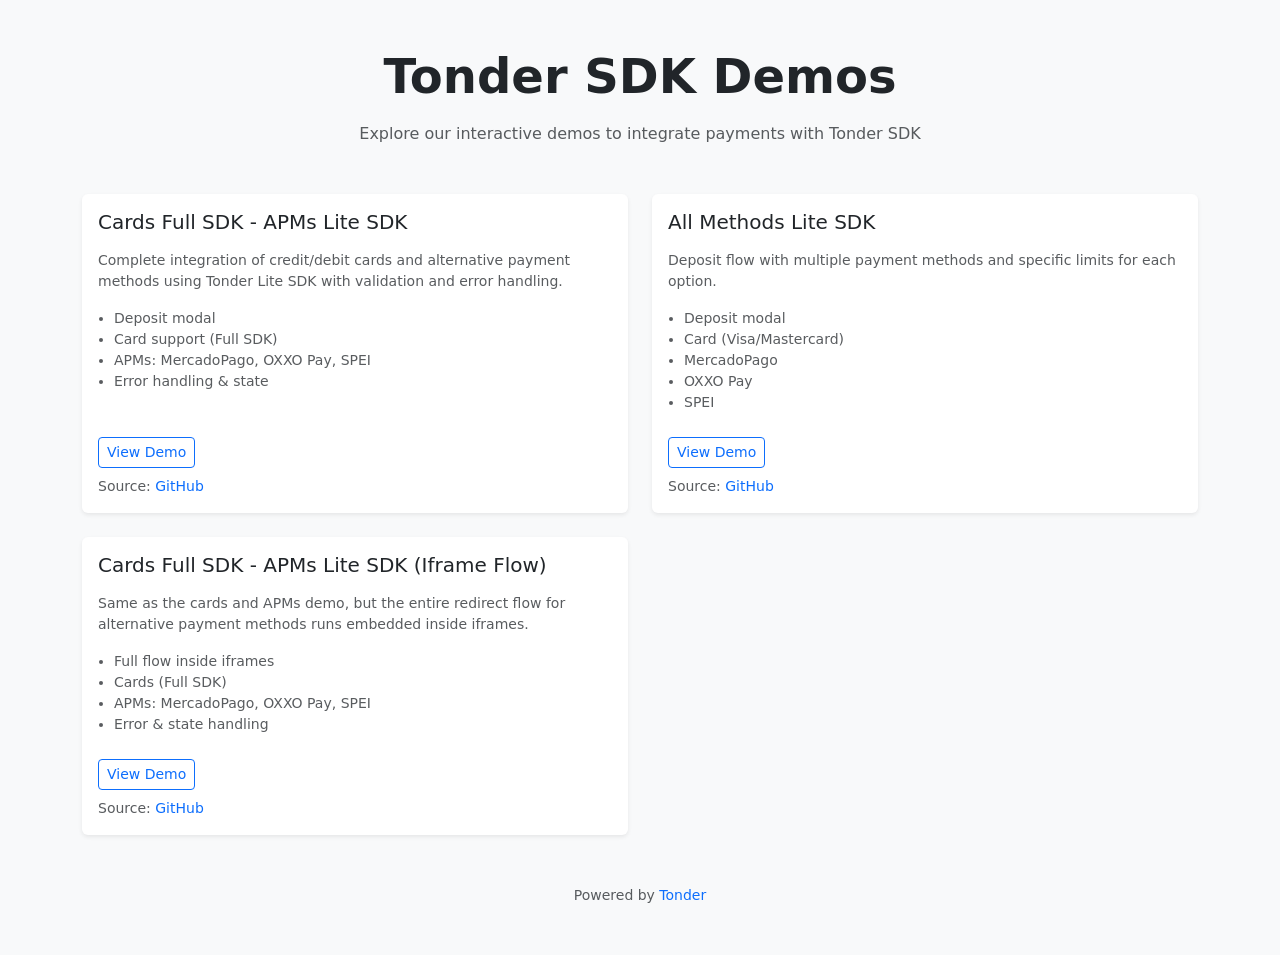
==== index.html @ b65e5ea7 "feat: demos lite,full sdk feat: demos lite,full sdk" ====
<!doctype html>
<html lang="en">
  <head>
    <meta charset="UTF-8" />
    <meta name="viewport" content="width=device-width, initial-scale=1.0" />
    <title>Tonder SDK Demos</title>
    <!-- Bootstrap CSS -->
    <link
      href="https://cdn.jsdelivr.net/npm/bootstrap@5.3.3/dist/css/bootstrap.min.css"
      rel="stylesheet"
      integrity="sha384-QWTKZyjpPEjISv5WaRU9OFeRpok6YctnYmDr5pNlyT2bRjXh0JMhjY6hW+ALEwIH"
      crossorigin="anonymous"
    />
  </head>
  <body class="bg-light">
    <div class="container py-5">
      <header class="text-center mb-5">
        <h1 class="display-5 fw-semibold mb-3">Tonder SDK Demos</h1>
        <p class="text-muted mb-0">
          Explore our interactive demos to integrate payments with Tonder SDK
        </p>
      </header>

      <div class="row g-4">
        <!-- Demo 1 -->
        <div class="col-md-6">
          <div class="card h-100 shadow-sm border-0">
            <div class="card-body d-flex flex-column">
              <h2 class="h5 mb-3">Cards Full SDK - APMs Lite SDK</h2>
              <p class="text-muted small mb-3">
                Complete integration of credit/debit cards and alternative payment methods using Tonder Lite SDK with validation and error handling.
              </p>
              <ul class="small text-muted mb-4 ps-3">
                <li>Deposit modal</li>
                <li>Card support (Full SDK)</li>
                <li>APMs: MercadoPago, OXXO Pay, SPEI</li>
                <li>Error handling & state</li>
              </ul>
              <div class="mt-auto d-flex flex-column gap-2 align-items-start">
                <a href="./cards-full-apms-lite/index.html" class="btn btn-outline-primary btn-sm">View Demo</a>
                <small class="text-muted">Source: <a class="text-decoration-none" target="_blank" rel="noopener" href="https://github.com/tonderio/demos/tree/main/cards-full-apms-lite">GitHub</a></small>
              </div>
            </div>
          </div>
        </div>

        <!-- Demo 2 -->
        <div class="col-md-6">
          <div class="card h-100 shadow-sm border-0">
            <div class="card-body d-flex flex-column">
              <h2 class="h5 mb-3">All Methods Lite SDK</h2>
              <p class="text-muted small mb-3">
                Deposit flow with multiple payment methods and specific limits for each option.
              </p>
              <ul class="small text-muted mb-4 ps-3">
                <li>Deposit modal</li>
                <li>Card (Visa/Mastercard)</li>
                <li>MercadoPago</li>
                <li>OXXO Pay</li>
                <li>SPEI</li>
              </ul>
              <div class="mt-auto d-flex flex-column gap-2 align-items-start">
                <a href="./lite-all-methods/index.html" class="btn btn-outline-primary btn-sm">View Demo</a>
                <small class="text-muted">Source: <a class="text-decoration-none" target="_blank" rel="noopener" href="https://github.com/tonderio/demos/tree/main/lite-all-methods">GitHub</a></small>
              </div>
            </div>
          </div>
        </div>

        <!-- Demo 3 -->
        <div class="col-md-6">
          <div class="card h-100 shadow-sm border-0">
            <div class="card-body d-flex flex-column">
              <h2 class="h5 mb-3">Cards Full SDK - APMs Lite SDK (Iframe Flow)</h2>
              <p class="text-muted small mb-3">
                Same as the cards and APMs demo, but the entire redirect flow for alternative payment methods runs embedded inside iframes.
              </p>
              <ul class="small text-muted mb-4 ps-3">
                <li>Full flow inside iframes</li>
                <li>Cards (Full SDK)</li>
                <li>APMs: MercadoPago, OXXO Pay, SPEI</li>
                <li>Error & state handling</li>
              </ul>
              <div class="mt-auto d-flex flex-column gap-2 align-items-start">
                <a href="./cards-full-apms-lite-with-iframe/index.html" class="btn btn-outline-primary btn-sm">View Demo</a>
                <small class="text-muted">Source: <a class="text-decoration-none" target="_blank" rel="noopener" href="https://github.com/tonderio/demos/tree/main/cards-full-apms-lite-with-iframe">GitHub</a></small>
              </div>
            </div>
          </div>
        </div>
      </div>

      <footer class="text-center mt-5">
        <small class="text-muted">Powered by <a href="https://tonder.io" class="text-decoration-none">Tonder</a></small>
      </footer>
    </div>

    <script
      src="https://cdn.jsdelivr.net/npm/bootstrap@5.3.3/dist/js/bootstrap.bundle.min.js"
      integrity="sha384-YvpcrYf0tY3lHB60NNkmXc5s9fDVZLESaAA55NDzOxhy9GkcIdslK1eN7N6jIeHz"
      crossorigin="anonymous"
    ></script>
  </body>
</html>
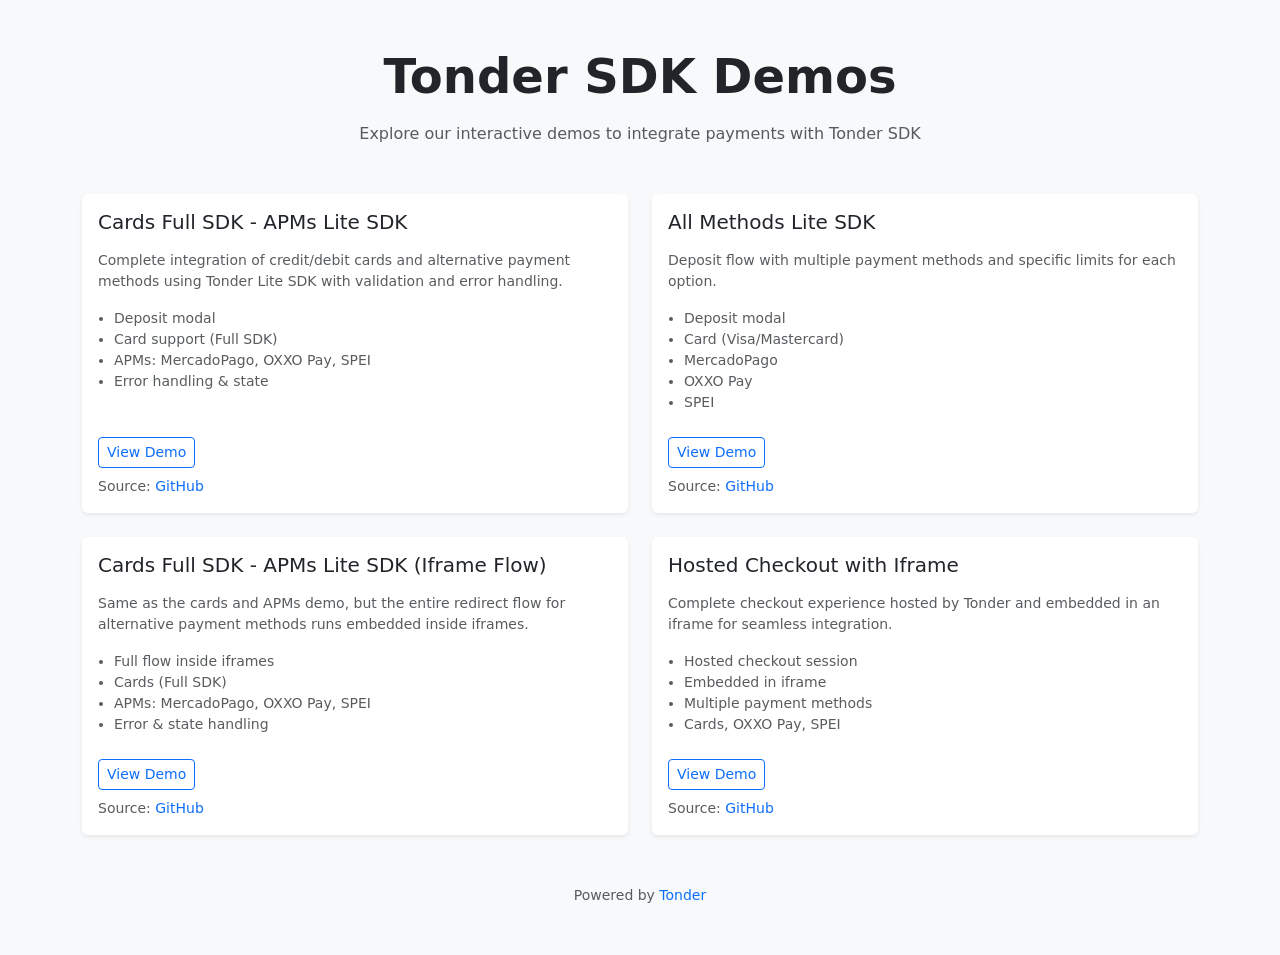
==== commit c0bbbfa2: "feat: hosted checkout - iframe demo feat: hosted checkout - iframe demo" ====
--- a/index.html
+++ b/index.html
@@ -88,6 +88,28 @@
             </div>
           </div>
         </div>
+
+        <!-- Demo 4 -->
+        <div class="col-md-6">
+          <div class="card h-100 shadow-sm border-0">
+            <div class="card-body d-flex flex-column">
+              <h2 class="h5 mb-3">Hosted Checkout with Iframe</h2>
+              <p class="text-muted small mb-3">
+                Complete checkout experience hosted by Tonder and embedded in an iframe for seamless integration.
+              </p>
+              <ul class="small text-muted mb-4 ps-3">
+                <li>Hosted checkout session</li>
+                <li>Embedded in iframe</li>
+                <li>Multiple payment methods</li>
+                <li>Cards, OXXO Pay, SPEI</li>
+              </ul>
+              <div class="mt-auto d-flex flex-column gap-2 align-items-start">
+                <a href="./hosted-checkout-iframe/index.html" class="btn btn-outline-primary btn-sm">View Demo</a>
+                <small class="text-muted">Source: <a class="text-decoration-none" target="_blank" rel="noopener" href="https://github.com/tonderio/demos/tree/main/hosted-checkout-iframe">GitHub</a></small>
+              </div>
+            </div>
+          </div>
+        </div>
       </div>
 
       <footer class="text-center mt-5">
